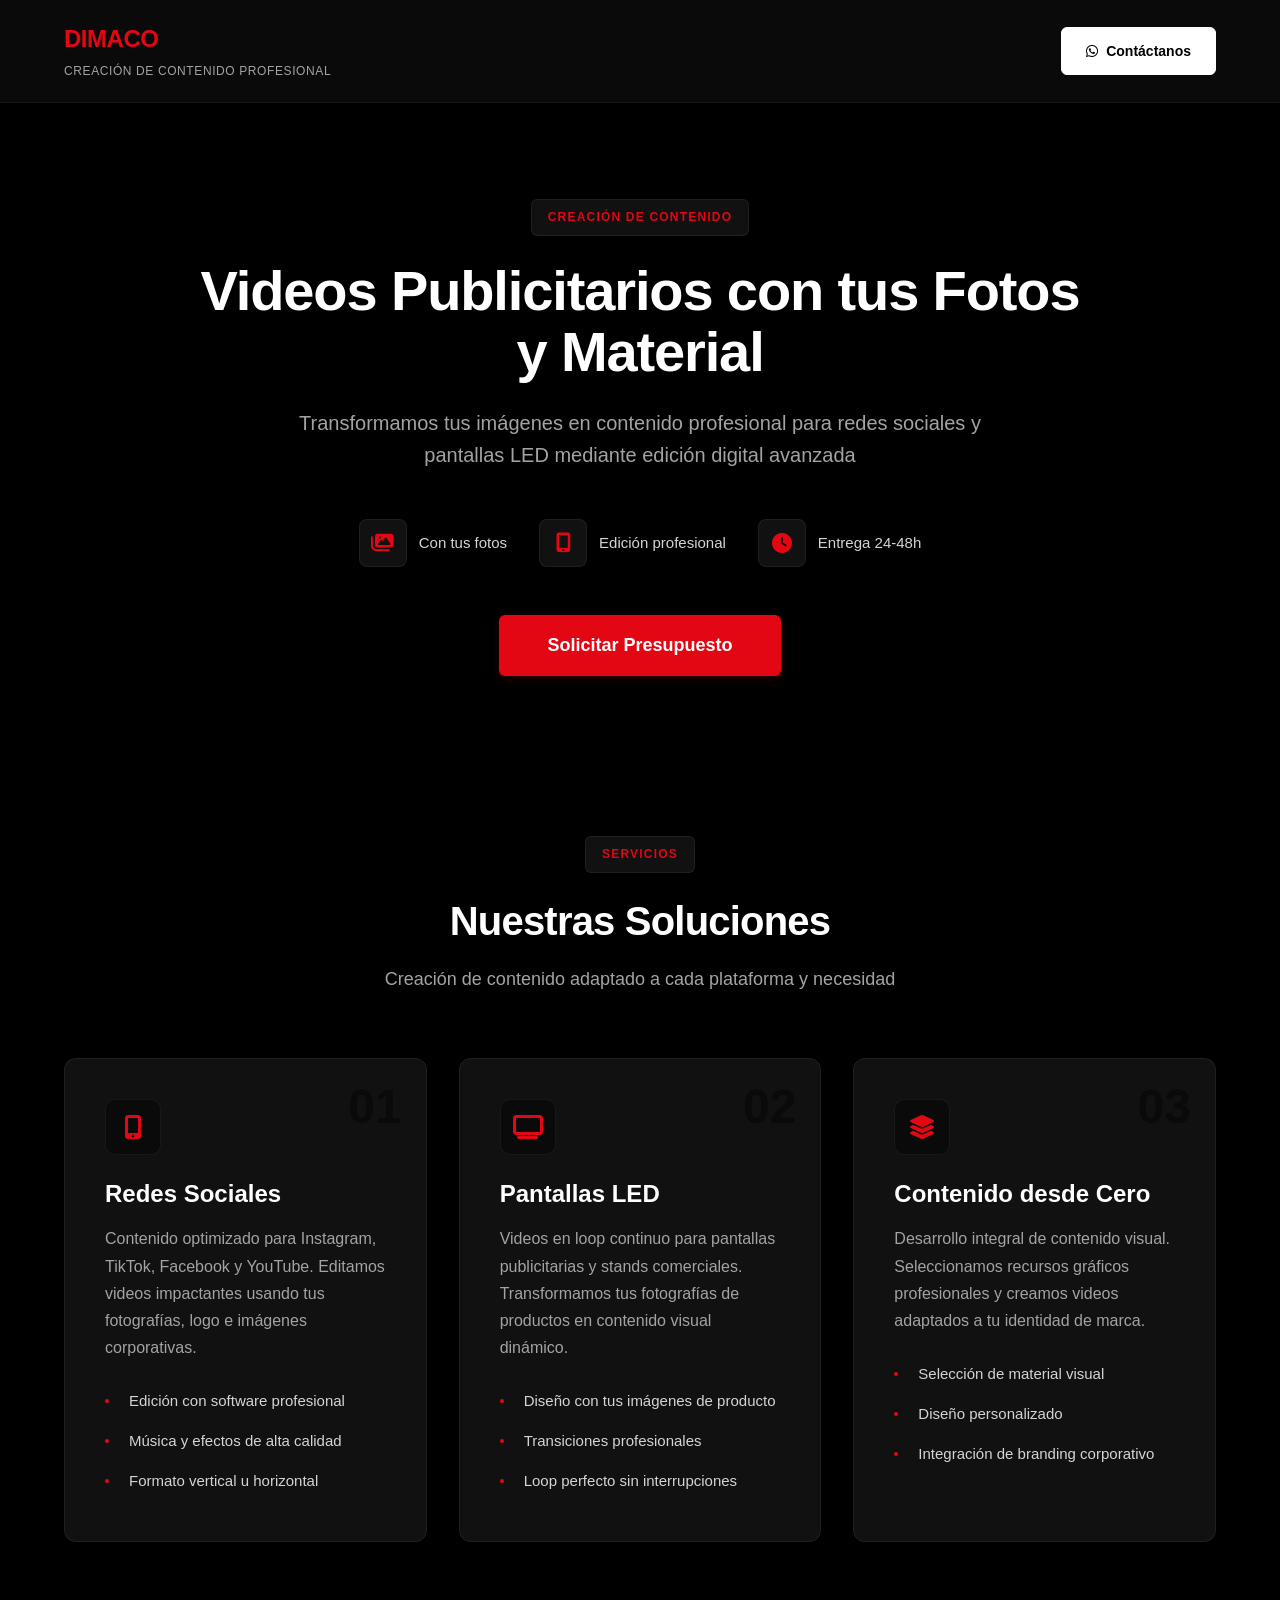
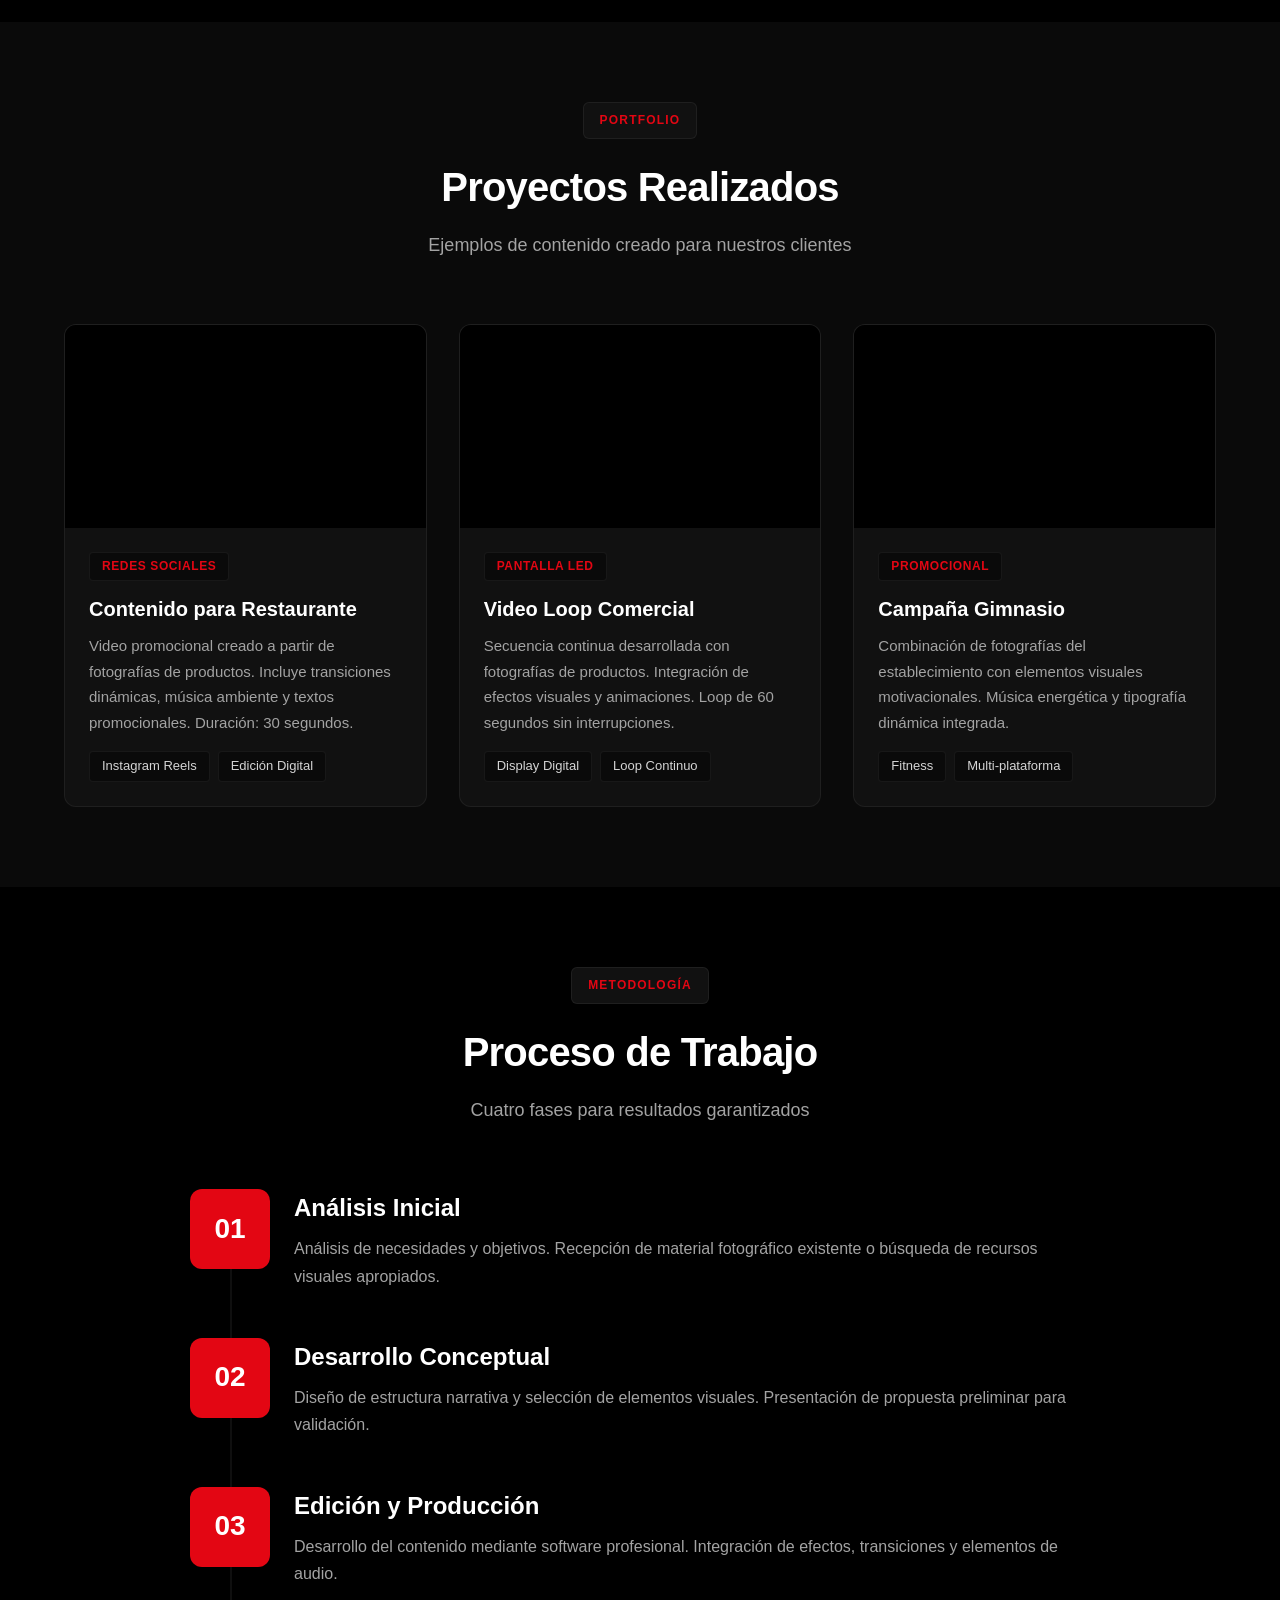
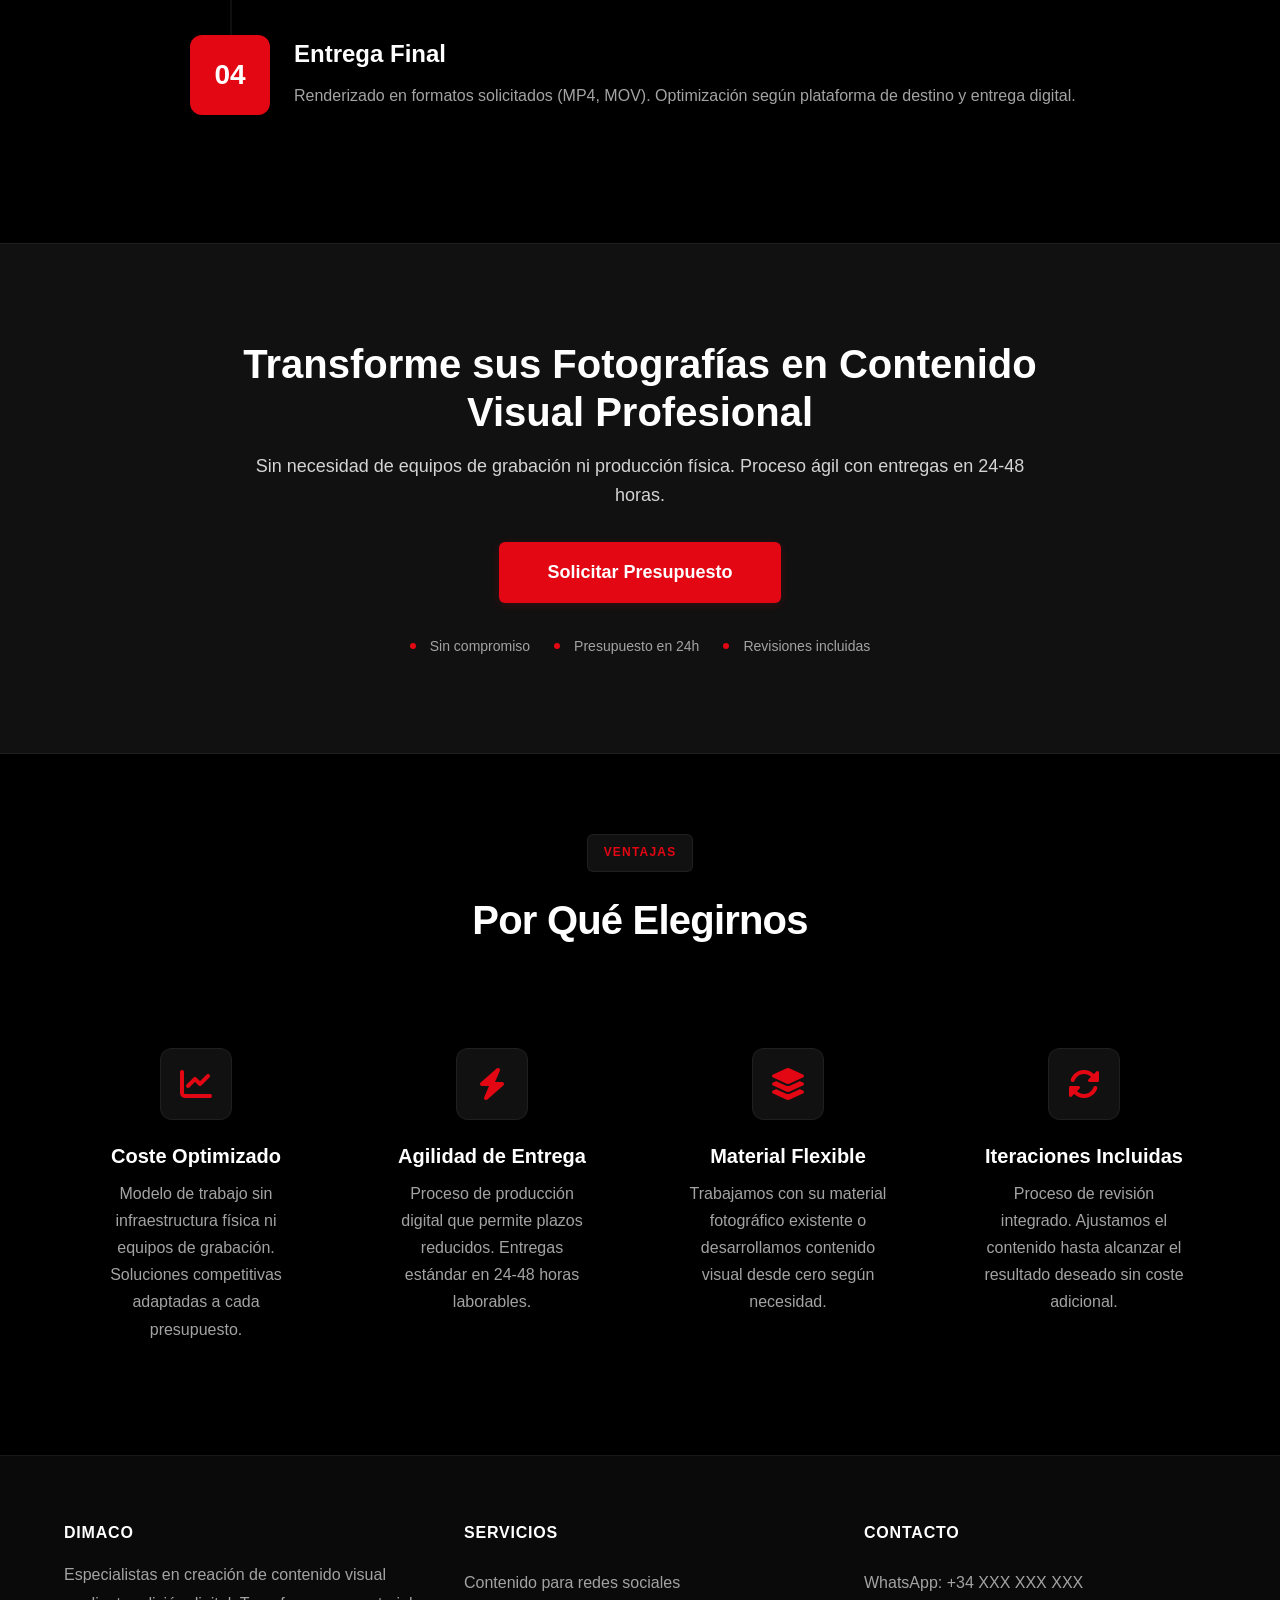
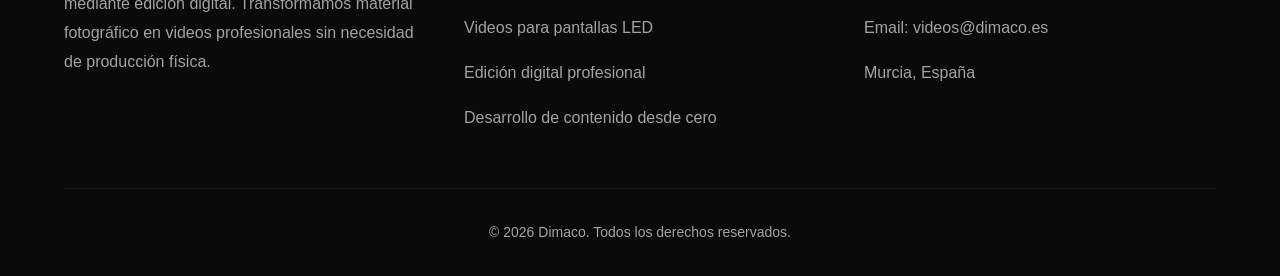
==== Ap_ContenidoDimaco/index.html @ 5ca4dd4c "Add files via upload" ====
<!DOCTYPE html>
<html lang="es">
<head>
    <meta charset="UTF-8">
    <meta name="viewport" content="width=device-width, initial-scale=1.0">
    <title>DIMACO - Creación de Contenido Publicitario | Videos Profesionales</title>
    <link rel="stylesheet" href="videos-style.css">
    <link rel="stylesheet" href="https://cdnjs.cloudflare.com/ajax/libs/font-awesome/6.4.0/css/all.min.css">
</head>
<body>
    <header class="header">
        <div class="container">
            <div class="header-content">
                <div class="logo">
                    <h1>DIMACO</h1>
                    <span class="logo-subtitle">Creación de Contenido Profesional</span>
                </div>
                <div class="header-contact">
                    <a href="#contacto" class="btn-contact">
                        <i class="fab fa-whatsapp"></i> Contáctanos
                    </a>
                </div>
            </div>
        </div>
    </header>

    <section class="hero-section">
        <div class="container">
            <div class="hero-badge-top">CREACIÓN DE CONTENIDO</div>
            <h1 class="hero-title">Videos Publicitarios con tus Fotos y Material</h1>
            <p class="hero-subtitle">Transformamos tus imágenes en contenido profesional para redes sociales y pantallas LED mediante edición digital avanzada</p>
            <div class="hero-features">
                <div class="hero-feature">
                    <div class="feature-icon">
                        <i class="fas fa-images"></i>
                    </div>
                    <span>Con tus fotos</span>
                </div>
                <div class="hero-feature">
                    <div class="feature-icon">
                        <i class="fas fa-mobile-alt"></i>
                    </div>
                    <span>Edición profesional</span>
                </div>
                <div class="hero-feature">
                    <div class="feature-icon">
                        <i class="fas fa-clock"></i>
                    </div>
                    <span>Entrega 24-48h</span>
                </div>
            </div>
            <div class="hero-cta">
                <button class="btn-primary btn-large" onclick="showVideoQuoteForm()">
                    Solicitar Presupuesto
                </button>
            </div>
        </div>
    </section>

    <section class="services-section">
        <div class="container">
            <div class="section-header">
                <span class="section-label">SERVICIOS</span>
                <h2 class="section-title">Nuestras Soluciones</h2>
                <p class="section-description">Creación de contenido adaptado a cada plataforma y necesidad</p>
            </div>
            <div class="services-grid">
                <div class="service-card">
                    <div class="service-number">01</div>
                    <div class="service-icon">
                        <i class="fas fa-mobile-alt"></i>
                    </div>
                    <h3>Redes Sociales</h3>
                    <p>Contenido optimizado para Instagram, TikTok, Facebook y YouTube. Editamos videos impactantes usando tus fotografías, logo e imágenes corporativas.</p>
                    <ul class="service-features">
                        <li>Edición con software profesional</li>
                        <li>Música y efectos de alta calidad</li>
                        <li>Formato vertical u horizontal</li>
                    </ul>
                </div>

                <div class="service-card">
                    <div class="service-number">02</div>
                    <div class="service-icon">
                        <i class="fas fa-tv"></i>
                    </div>
                    <h3>Pantallas LED</h3>
                    <p>Videos en loop continuo para pantallas publicitarias y stands comerciales. Transformamos tus fotografías de productos en contenido visual dinámico.</p>
                    <ul class="service-features">
                        <li>Diseño con tus imágenes de producto</li>
                        <li>Transiciones profesionales</li>
                        <li>Loop perfecto sin interrupciones</li>
                    </ul>
                </div>

                <div class="service-card">
                    <div class="service-number">03</div>
                    <div class="service-icon">
                        <i class="fas fa-layer-group"></i>
                    </div>
                    <h3>Contenido desde Cero</h3>
                    <p>Desarrollo integral de contenido visual. Seleccionamos recursos gráficos profesionales y creamos videos adaptados a tu identidad de marca.</p>
                    <ul class="service-features">
                        <li>Selección de material visual</li>
                        <li>Diseño personalizado</li>
                        <li>Integración de branding corporativo</li>
                    </ul>
                </div>
            </div>
        </div>
    </section>

    <section class="portfolio-section">
        <div class="container">
            <div class="section-header">
                <span class="section-label">PORTFOLIO</span>
                <h2 class="section-title">Proyectos Realizados</h2>
                <p class="section-description">Ejemplos de contenido creado para nuestros clientes</p>
            </div>
            
            <div class="videos-grid">
                <!-- Video 1 -->
                <div class="video-card">
                    <div class="video-wrapper">
                        <!-- REEMPLAZA ESTE URL CON TU VIDEO DE YOUTUBE -->
                        <iframe 
                            src="https://www.youtube.com/embed/dQw4w9WgXcQ" 
                            frameborder="0" 
                            allow="accelerometer; autoplay; clipboard-write; encrypted-media; gyroscope; picture-in-picture" 
                            allowfullscreen>
                        </iframe>
                    </div>
                    <div class="video-info">
                        <div class="video-category">REDES SOCIALES</div>
                        <h3>Contenido para Restaurante</h3>
                        <p>Video promocional creado a partir de fotografías de productos. Incluye transiciones dinámicas, música ambiente y textos promocionales. Duración: 30 segundos.</p>
                        <div class="video-specs">
                            <span class="spec-item">Instagram Reels</span>
                            <span class="spec-item">Edición Digital</span>
                        </div>
                    </div>
                </div>

                <!-- Video 2 -->
                <div class="video-card">
                    <div class="video-wrapper">
                        <!-- REEMPLAZA ESTE URL CON TU VIDEO DE YOUTUBE -->
                        <iframe 
                            src="https://www.youtube.com/embed/dQw4w9WgXcQ" 
                            frameborder="0" 
                            allow="accelerometer; autoplay; clipboard-write; encrypted-media; gyroscope; picture-in-picture" 
                            allowfullscreen>
                        </iframe>
                    </div>
                    <div class="video-info">
                        <div class="video-category">PANTALLA LED</div>
                        <h3>Video Loop Comercial</h3>
                        <p>Secuencia continua desarrollada con fotografías de productos. Integración de efectos visuales y animaciones. Loop de 60 segundos sin interrupciones.</p>
                        <div class="video-specs">
                            <span class="spec-item">Display Digital</span>
                            <span class="spec-item">Loop Continuo</span>
                        </div>
                    </div>
                </div>

                <!-- Video 3 -->
                <div class="video-card">
                    <div class="video-wrapper">
                        <!-- REEMPLAZA ESTE URL CON TU VIDEO DE YOUTUBE -->
                        <iframe 
                            src="https://www.youtube.com/embed/dQw4w9WgXcQ" 
                            frameborder="0" 
                            allow="accelerometer; autoplay; clipboard-write; encrypted-media; gyroscope; picture-in-picture" 
                            allowfullscreen>
                        </iframe>
                    </div>
                    <div class="video-info">
                        <div class="video-category">PROMOCIONAL</div>
                        <h3>Campaña Gimnasio</h3>
                        <p>Combinación de fotografías del establecimiento con elementos visuales motivacionales. Música energética y tipografía dinámica integrada.</p>
                        <div class="video-specs">
                            <span class="spec-item">Fitness</span>
                            <span class="spec-item">Multi-plataforma</span>
                        </div>
                    </div>
                </div>
            </div>
        </div>
    </section>

    <section class="process-section">
        <div class="container">
            <div class="section-header">
                <span class="section-label">METODOLOGÍA</span>
                <h2 class="section-title">Proceso de Trabajo</h2>
                <p class="section-description">Cuatro fases para resultados garantizados</p>
            </div>
            
            <div class="process-timeline">
                <div class="process-item">
                    <div class="process-step-number">01</div>
                    <div class="process-content">
                        <h3>Análisis Inicial</h3>
                        <p>Análisis de necesidades y objetivos. Recepción de material fotográfico existente o búsqueda de recursos visuales apropiados.</p>
                    </div>
                </div>
                
                <div class="process-item">
                    <div class="process-step-number">02</div>
                    <div class="process-content">
                        <h3>Desarrollo Conceptual</h3>
                        <p>Diseño de estructura narrativa y selección de elementos visuales. Presentación de propuesta preliminar para validación.</p>
                    </div>
                </div>
                
                <div class="process-item">
                    <div class="process-step-number">03</div>
                    <div class="process-content">
                        <h3>Edición y Producción</h3>
                        <p>Desarrollo del contenido mediante software profesional. Integración de efectos, transiciones y elementos de audio.</p>
                    </div>
                </div>
                
                <div class="process-item">
                    <div class="process-step-number">04</div>
                    <div class="process-content">
                        <h3>Entrega Final</h3>
                        <p>Renderizado en formatos solicitados (MP4, MOV). Optimización según plataforma de destino y entrega digital.</p>
                    </div>
                </div>
            </div>
        </div>
    </section>

    <section class="cta-section" id="contacto">
        <div class="container">
            <div class="cta-content">
                <div class="cta-text">
                    <h2>Transforme sus Fotografías en Contenido Visual Profesional</h2>
                    <p>Sin necesidad de equipos de grabación ni producción física. Proceso ágil con entregas en 24-48 horas.</p>
                    <button class="btn-primary btn-large" onclick="showVideoQuoteForm()">
                        Solicitar Presupuesto
                    </button>
                    <div class="cta-features">
                        <span class="cta-feature">Sin compromiso</span>
                        <span class="cta-feature">Presupuesto en 24h</span>
                        <span class="cta-feature">Revisiones incluidas</span>
                    </div>
                </div>
            </div>
        </div>
    </section>

    <section class="benefits-section">
        <div class="container">
            <div class="section-header">
                <span class="section-label">VENTAJAS</span>
                <h2 class="section-title">Por Qué Elegirnos</h2>
            </div>
            <div class="benefits-grid">
                <div class="benefit-card">
                    <div class="benefit-icon">
                        <i class="fas fa-chart-line"></i>
                    </div>
                    <h3>Coste Optimizado</h3>
                    <p>Modelo de trabajo sin infraestructura física ni equipos de grabación. Soluciones competitivas adaptadas a cada presupuesto.</p>
                </div>
                <div class="benefit-card">
                    <div class="benefit-icon">
                        <i class="fas fa-bolt"></i>
                    </div>
                    <h3>Agilidad de Entrega</h3>
                    <p>Proceso de producción digital que permite plazos reducidos. Entregas estándar en 24-48 horas laborables.</p>
                </div>
                <div class="benefit-card">
                    <div class="benefit-icon">
                        <i class="fas fa-layer-group"></i>
                    </div>
                    <h3>Material Flexible</h3>
                    <p>Trabajamos con su material fotográfico existente o desarrollamos contenido visual desde cero según necesidad.</p>
                </div>
                <div class="benefit-card">
                    <div class="benefit-icon">
                        <i class="fas fa-sync-alt"></i>
                    </div>
                    <h3>Iteraciones Incluidas</h3>
                    <p>Proceso de revisión integrado. Ajustamos el contenido hasta alcanzar el resultado deseado sin coste adicional.</p>
                </div>
            </div>
        </div>
    </section>

    <footer class="footer">
        <div class="container">
            <div class="footer-content">
                <div class="footer-section">
                    <h3>DIMACO</h3>
                    <p>Especialistas en creación de contenido visual mediante edición digital. Transformamos material fotográfico en videos profesionales sin necesidad de producción física.</p>
                </div>
                <div class="footer-section">
                    <h3>Servicios</h3>
                    <ul class="footer-list">
                        <li>Contenido para redes sociales</li>
                        <li>Videos para pantallas LED</li>
                        <li>Edición digital profesional</li>
                        <li>Desarrollo de contenido desde cero</li>
                    </ul>
                </div>
                <div class="footer-section">
                    <h3>Contacto</h3>
                    <ul class="footer-list">
                        <li>WhatsApp: +34 XXX XXX XXX</li>
                        <li>Email: videos@dimaco.es</li>
                        <li>Murcia, España</li>
                    </ul>
                </div>
            </div>
            <div class="footer-bottom">
                <p>&copy; 2026 Dimaco. Todos los derechos reservados.</p>
            </div>
        </div>
    </footer>

    <!-- SCRIPTS -->
    <script src="config.js"></script>
    <script src="sistema-whatsapp-videos.js"></script>
</body>
</html>
---- Ap_ContenidoDimaco/videos-style.css ----
/* ==========================================
   DIMACO - DISEÑO PROFESIONAL CORPORATIVO
   Creación de Contenido Digital
   ========================================== */

:root {
    /* Paleta Corporativa */
    --primary: #e30613;
    --primary-dark: #b30510;
    --primary-light: #ff1a2a;
    
    /* Dark Mode - Fondo Negro */
    --bg-base: #000000;
    --bg-elevated: #0a0a0a;
    --bg-card: #111111;
    --bg-hover: #1a1a1a;
    
    /* Escala de Grises para Dark Mode */
    --neutral-0: #ffffff;
    --neutral-50: #fafafa;
    --neutral-100: #f5f5f5;
    --neutral-200: #e5e5e5;
    --neutral-300: #d4d4d4;
    --neutral-400: #a3a3a3;
    --neutral-500: #737373;
    --neutral-600: #525252;
    --neutral-700: #404040;
    --neutral-800: #262626;
    --neutral-900: #171717;
    --neutral-950: #0a0a0a;
    
    /* Bordes Dark */
    --border-subtle: rgba(255, 255, 255, 0.06);
    --border-default: rgba(255, 255, 255, 0.1);
    --border-hover: rgba(227, 6, 19, 0.5);
    
    /* Tipografía */
    --font-sans: -apple-system, BlinkMacSystemFont, 'Segoe UI', 'Helvetica Neue', Arial, sans-serif;
    
    /* Espaciado Sistema */
    --space-1: 0.25rem;
    --space-2: 0.5rem;
    --space-3: 0.75rem;
    --space-4: 1rem;
    --space-5: 1.25rem;
    --space-6: 1.5rem;
    --space-8: 2rem;
    --space-10: 2.5rem;
    --space-12: 3rem;
    --space-16: 4rem;
    --space-20: 5rem;
    --space-24: 6rem;
    
    /* Transiciones */
    --transition-base: 200ms ease;
    --transition-smooth: 300ms cubic-bezier(0.4, 0, 0.2, 1);
}

* {
    margin: 0;
    padding: 0;
    box-sizing: border-box;
}

body {
    font-family: var(--font-sans);
    background: var(--bg-base);
    color: var(--neutral-0);
    line-height: 1.6;
    -webkit-font-smoothing: antialiased;
    -moz-osx-font-smoothing: grayscale;
}

.container {
    max-width: 1200px;
    margin: 0 auto;
    padding: 0 var(--space-6);
}

/* ==========================================
   HEADER
   ========================================== */

.header {
    background: var(--bg-elevated);
    border-bottom: 1px solid var(--border-subtle);
    padding: var(--space-5) 0;
    position: sticky;
    top: 0;
    z-index: 1000;
    backdrop-filter: blur(10px);
}

.header-content {
    display: flex;
    justify-content: space-between;
    align-items: center;
}

.logo h1 {
    font-size: 1.5rem;
    font-weight: 700;
    color: var(--primary);
    letter-spacing: -0.02em;
}

.logo-subtitle {
    display: block;
    font-size: 0.75rem;
    color: var(--neutral-400);
    text-transform: uppercase;
    letter-spacing: 0.05em;
    margin-top: var(--space-1);
    font-weight: 500;
}

.btn-contact {
    display: inline-flex;
    align-items: center;
    gap: var(--space-2);
    padding: var(--space-3) var(--space-6);
    background: var(--neutral-0);
    color: var(--bg-base);
    text-decoration: none;
    border-radius: 6px;
    font-weight: 600;
    font-size: 0.875rem;
    transition: var(--transition-smooth);
    border: 1px solid var(--neutral-0);
}

.btn-contact:hover {
    background: var(--primary);
    color: var(--neutral-0);
    border-color: var(--primary);
    transform: translateY(-1px);
}

/* ==========================================
   HERO SECTION
   ========================================== */

.hero-section {
    padding: var(--space-24) 0 var(--space-20);
    text-align: center;
    background: var(--bg-base);
}

.hero-badge-top {
    display: inline-block;
    padding: var(--space-2) var(--space-4);
    background: var(--bg-card);
    color: var(--primary);
    font-size: 0.75rem;
    font-weight: 700;
    text-transform: uppercase;
    letter-spacing: 0.1em;
    border-radius: 6px;
    margin-bottom: var(--space-6);
    border: 1px solid var(--border-subtle);
}

.hero-title {
    font-size: 3.5rem;
    font-weight: 700;
    line-height: 1.1;
    margin-bottom: var(--space-6);
    color: var(--neutral-0);
    letter-spacing: -0.02em;
    max-width: 900px;
    margin-left: auto;
    margin-right: auto;
}

.hero-subtitle {
    font-size: 1.25rem;
    color: var(--neutral-400);
    max-width: 700px;
    margin: 0 auto var(--space-12);
    line-height: 1.6;
    font-weight: 400;
}

.hero-features {
    display: flex;
    justify-content: center;
    gap: var(--space-8);
    margin-bottom: var(--space-12);
}

.hero-feature {
    display: flex;
    align-items: center;
    gap: var(--space-3);
}

.feature-icon {
    width: 48px;
    height: 48px;
    display: flex;
    align-items: center;
    justify-content: center;
    background: var(--bg-card);
    border: 1px solid var(--border-subtle);
    border-radius: 8px;
    color: var(--primary);
    font-size: 1.25rem;
}

.hero-feature span {
    font-size: 0.9375rem;
    color: var(--neutral-300);
    font-weight: 500;
}

/* ==========================================
   BUTTONS
   ========================================== */

.btn-primary {
    display: inline-flex;
    align-items: center;
    justify-content: center;
    gap: var(--space-2);
    padding: var(--space-4) var(--space-10);
    background: var(--primary);
    color: var(--neutral-0);
    border: none;
    border-radius: 6px;
    font-size: 1rem;
    font-weight: 600;
    cursor: pointer;
    transition: var(--transition-smooth);
    box-shadow: 0 2px 8px rgba(227, 6, 19, 0.2);
}

.btn-primary:hover {
    background: var(--primary-dark);
    transform: translateY(-2px);
    box-shadow: 0 4px 12px rgba(227, 6, 19, 0.3);
}

.btn-large {
    padding: var(--space-5) var(--space-12);
    font-size: 1.125rem;
}

/* ==========================================
   SECTION HEADERS
   ========================================== */

.section-header {
    text-align: center;
    margin-bottom: var(--space-16);
}

.section-label {
    display: inline-block;
    padding: var(--space-2) var(--space-4);
    background: var(--bg-card);
    border: 1px solid var(--border-subtle);
    color: var(--primary);
    font-size: 0.75rem;
    font-weight: 700;
    text-transform: uppercase;
    letter-spacing: 0.1em;
    border-radius: 6px;
    margin-bottom: var(--space-4);
}

.section-title {
    font-size: 2.5rem;
    font-weight: 700;
    color: var(--neutral-0);
    margin-bottom: var(--space-3);
    letter-spacing: -0.02em;
}

.section-description {
    font-size: 1.125rem;
    color: var(--neutral-400);
    max-width: 600px;
    margin: 0 auto;
}

/* ==========================================
   SERVICES SECTION
   ========================================== */

.services-section {
    padding: var(--space-20) 0;
}

.services-grid {
    display: grid;
    grid-template-columns: repeat(auto-fit, minmax(320px, 1fr));
    gap: var(--space-8);
}

.service-card {
    background: var(--bg-card);
    border: 1px solid var(--border-subtle);
    border-radius: 12px;
    padding: var(--space-10);
    transition: var(--transition-smooth);
    position: relative;
}

.service-card:hover {
    border-color: var(--border-hover);
    box-shadow: 0 8px 24px rgba(227, 6, 19, 0.2);
    transform: translateY(-4px);
}

.service-number {
    position: absolute;
    top: var(--space-6);
    right: var(--space-6);
    font-size: 3rem;
    font-weight: 700;
    color: var(--bg-elevated);
    line-height: 1;
}

.service-icon {
    width: 56px;
    height: 56px;
    display: flex;
    align-items: center;
    justify-content: center;
    background: var(--bg-elevated);
    border: 1px solid var(--border-subtle);
    border-radius: 10px;
    color: var(--primary);
    font-size: 1.5rem;
    margin-bottom: var(--space-5);
}

.service-card h3 {
    font-size: 1.5rem;
    font-weight: 700;
    color: var(--neutral-0);
    margin-bottom: var(--space-3);
}

.service-card p {
    color: var(--neutral-400);
    margin-bottom: var(--space-5);
    line-height: 1.7;
}

.service-features {
    list-style: none;
}

.service-features li {
    padding: var(--space-2) 0;
    color: var(--neutral-300);
    font-size: 0.9375rem;
    padding-left: var(--space-6);
    position: relative;
}

.service-features li:before {
    content: "";
    position: absolute;
    left: 0;
    top: 50%;
    transform: translateY(-50%);
    width: 4px;
    height: 4px;
    background: var(--primary);
    border-radius: 50%;
}

/* ==========================================
   PORTFOLIO SECTION
   ========================================== */

.portfolio-section {
    padding: var(--space-20) 0;
    background: var(--bg-elevated);
}

.videos-grid {
    display: grid;
    grid-template-columns: repeat(auto-fit, minmax(360px, 1fr));
    gap: var(--space-8);
}

.video-card {
    background: var(--bg-card);
    border: 1px solid var(--border-subtle);
    border-radius: 12px;
    overflow: hidden;
    transition: var(--transition-smooth);
}

.video-card:hover {
    border-color: var(--border-hover);
    box-shadow: 0 8px 24px rgba(227, 6, 19, 0.2);
    transform: translateY(-4px);
}

.video-wrapper {
    position: relative;
    padding-bottom: 56.25%;
    height: 0;
    overflow: hidden;
    background: var(--bg-base);
}

.video-wrapper iframe {
    position: absolute;
    top: 0;
    left: 0;
    width: 100%;
    height: 100%;
    border: none;
}

.video-info {
    padding: var(--space-6);
}

.video-category {
    display: inline-block;
    padding: var(--space-1) var(--space-3);
    background: var(--bg-elevated);
    border: 1px solid var(--border-subtle);
    color: var(--primary);
    font-size: 0.75rem;
    font-weight: 700;
    text-transform: uppercase;
    letter-spacing: 0.05em;
    border-radius: 4px;
    margin-bottom: var(--space-3);
}

.video-info h3 {
    font-size: 1.25rem;
    font-weight: 700;
    color: var(--neutral-0);
    margin-bottom: var(--space-2);
}

.video-info p {
    color: var(--neutral-400);
    font-size: 0.9375rem;
    line-height: 1.7;
    margin-bottom: var(--space-4);
}

.video-specs {
    display: flex;
    gap: var(--space-2);
}

.spec-item {
    padding: var(--space-1) var(--space-3);
    background: var(--bg-elevated);
    border: 1px solid var(--border-subtle);
    color: var(--neutral-300);
    font-size: 0.8125rem;
    font-weight: 500;
    border-radius: 4px;
}

/* ==========================================
   PROCESS SECTION
   ========================================== */

.process-section {
    padding: var(--space-20) 0;
}

.process-timeline {
    max-width: 900px;
    margin: 0 auto;
}

.process-item {
    display: grid;
    grid-template-columns: 80px 1fr;
    gap: var(--space-6);
    margin-bottom: var(--space-12);
    position: relative;
}

.process-item:not(:last-child):after {
    content: "";
    position: absolute;
    left: 40px;
    top: 80px;
    width: 2px;
    height: calc(100% + var(--space-12));
    background: var(--border-subtle);
}

.process-step-number {
    width: 80px;
    height: 80px;
    display: flex;
    align-items: center;
    justify-content: center;
    background: var(--primary);
    color: var(--neutral-0);
    font-size: 1.75rem;
    font-weight: 700;
    border-radius: 12px;
    position: relative;
    z-index: 1;
}

.process-content h3 {
    font-size: 1.5rem;
    font-weight: 700;
    color: var(--neutral-0);
    margin-bottom: var(--space-2);
}

.process-content p {
    color: var(--neutral-400);
    line-height: 1.7;
}

/* ==========================================
   CTA SECTION
   ========================================== */

.cta-section {
    padding: var(--space-24) 0;
    background: var(--bg-card);
    color: var(--neutral-0);
    border-top: 1px solid var(--border-subtle);
    border-bottom: 1px solid var(--border-subtle);
}

.cta-content {
    max-width: 800px;
    margin: 0 auto;
    text-align: center;
}

.cta-text h2 {
    font-size: 2.5rem;
    font-weight: 700;
    margin-bottom: var(--space-4);
    line-height: 1.2;
}

.cta-text p {
    font-size: 1.125rem;
    color: var(--neutral-300);
    margin-bottom: var(--space-8);
    line-height: 1.6;
}

.cta-features {
    display: flex;
    justify-content: center;
    gap: var(--space-6);
    margin-top: var(--space-8);
}

.cta-feature {
    color: var(--neutral-400);
    font-size: 0.875rem;
    position: relative;
    padding-left: var(--space-5);
}

.cta-feature:before {
    content: "";
    position: absolute;
    left: 0;
    top: 50%;
    transform: translateY(-50%);
    width: 6px;
    height: 6px;
    background: var(--primary);
    border-radius: 50%;
}

/* ==========================================
   BENEFITS SECTION
   ========================================== */

.benefits-section {
    padding: var(--space-20) 0;
    background: var(--bg-base);
}

.benefits-grid {
    display: grid;
    grid-template-columns: repeat(auto-fit, minmax(260px, 1fr));
    gap: var(--space-8);
}

.benefit-card {
    text-align: center;
    padding: var(--space-8);
}

.benefit-icon {
    width: 72px;
    height: 72px;
    margin: 0 auto var(--space-5);
    display: flex;
    align-items: center;
    justify-content: center;
    background: var(--bg-card);
    border: 1px solid var(--border-subtle);
    border-radius: 12px;
    color: var(--primary);
    font-size: 2rem;
}

.benefit-card h3 {
    font-size: 1.25rem;
    font-weight: 700;
    color: var(--neutral-0);
    margin-bottom: var(--space-2);
}

.benefit-card p {
    color: var(--neutral-400);
    line-height: 1.7;
}

/* ==========================================
   FOOTER
   ========================================== */

.footer {
    background: var(--bg-elevated);
    color: var(--neutral-400);
    padding: var(--space-16) 0 var(--space-8);
    border-top: 1px solid var(--border-subtle);
}

.footer-content {
    display: grid;
    grid-template-columns: repeat(auto-fit, minmax(250px, 1fr));
    gap: var(--space-12);
    margin-bottom: var(--space-12);
}

.footer-section h3 {
    font-size: 1rem;
    font-weight: 700;
    color: var(--neutral-0);
    margin-bottom: var(--space-4);
    text-transform: uppercase;
    letter-spacing: 0.05em;
}

.footer-section p {
    line-height: 1.8;
}

.footer-list {
    list-style: none;
}

.footer-list li {
    padding: var(--space-2) 0;
    line-height: 1.8;
}

.footer-bottom {
    text-align: center;
    padding-top: var(--space-8);
    border-top: 1px solid var(--border-subtle);
    font-size: 0.875rem;
}

/* ==========================================
   RESPONSIVE
   ========================================== */

@media (max-width: 768px) {
    .hero-title {
        font-size: 2.25rem;
    }
    
    .hero-subtitle {
        font-size: 1.125rem;
    }
    
    .hero-features {
        flex-direction: column;
        gap: var(--space-4);
    }
    
    .section-title {
        font-size: 2rem;
    }
    
    .videos-grid {
        grid-template-columns: 1fr;
    }
    
    .services-grid {
        grid-template-columns: 1fr;
    }
    
    .benefits-grid {
        grid-template-columns: 1fr;
    }
    
    .cta-text h2 {
        font-size: 1.75rem;
    }
    
    .cta-features {
        flex-direction: column;
        gap: var(--space-3);
    }
    
    .process-item {
        grid-template-columns: 60px 1fr;
        gap: var(--space-4);
    }
    
    .process-step-number {
        width: 60px;
        height: 60px;
        font-size: 1.5rem;
    }
    
    .process-item:not(:last-child):after {
        left: 30px;
    }
}

/* ==========================================
   SMOOTH SCROLL
   ========================================== */

html {
    scroll-behavior: smooth;
}
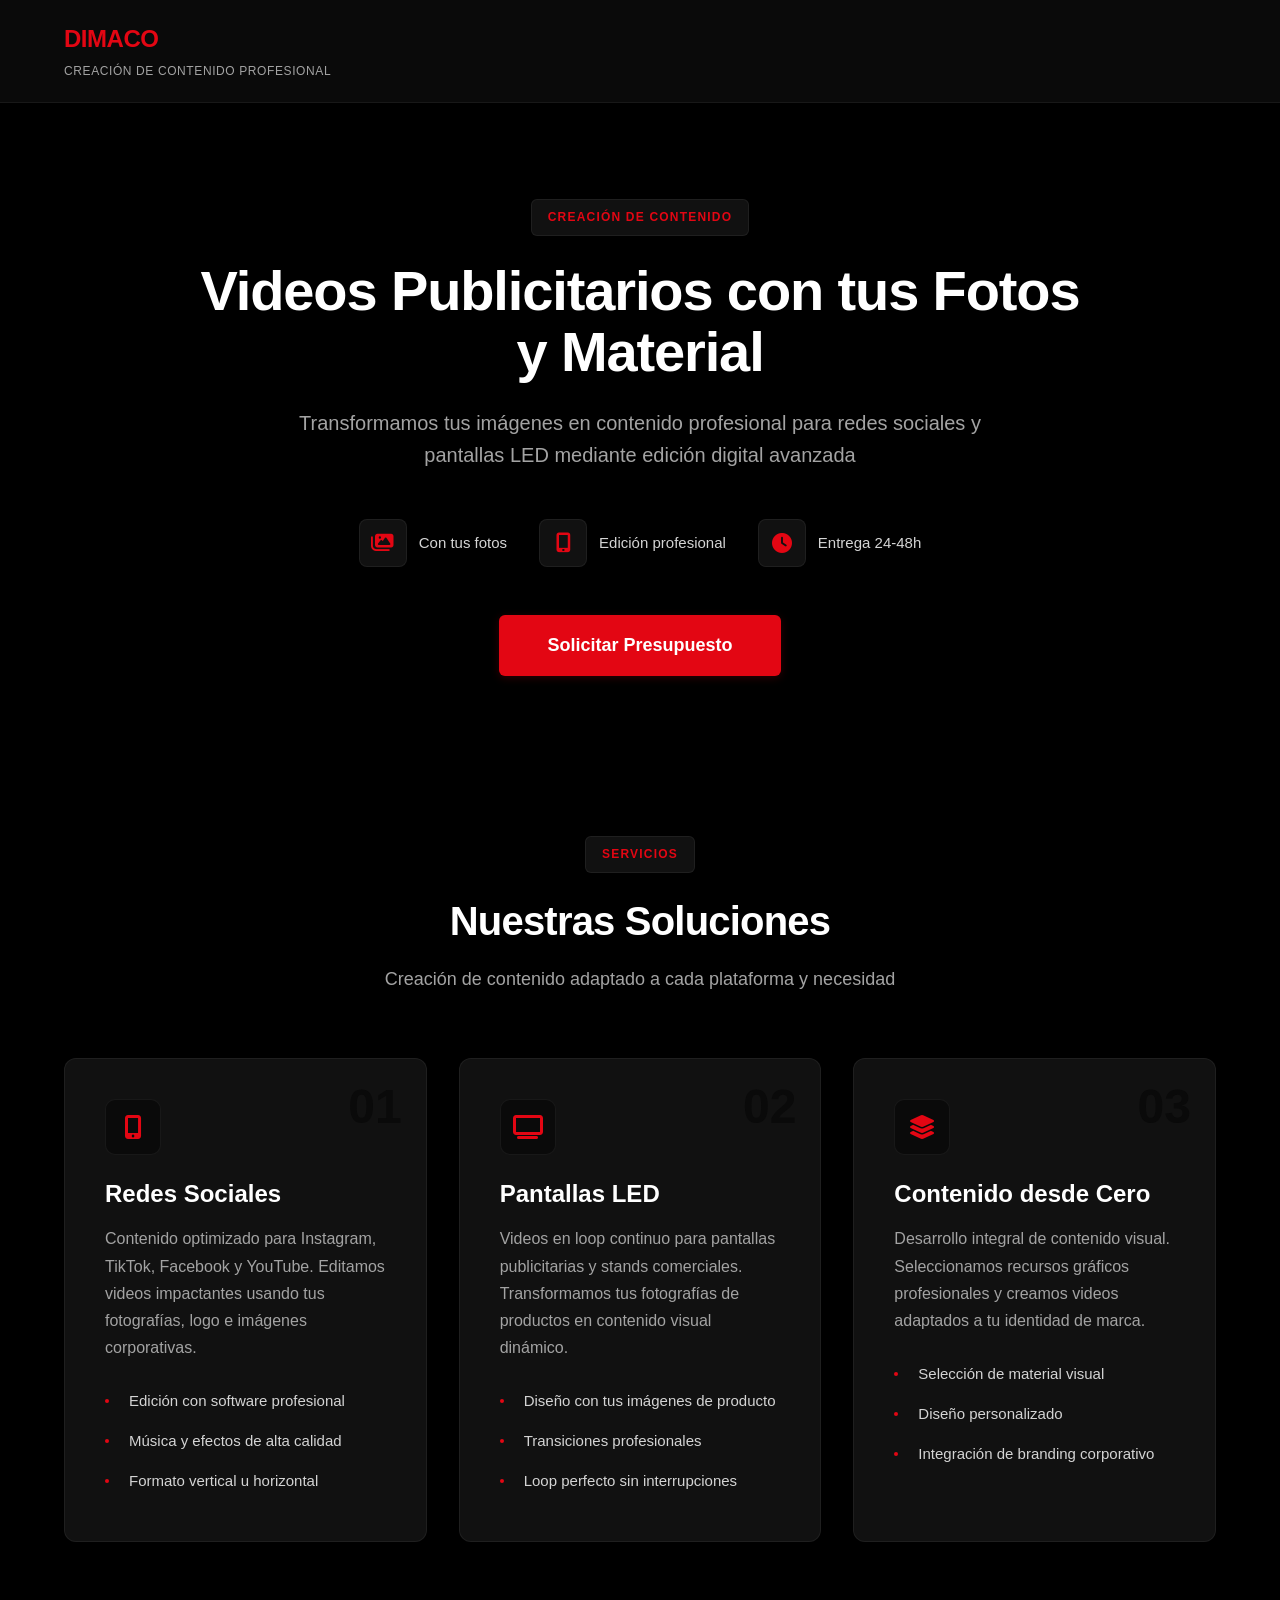
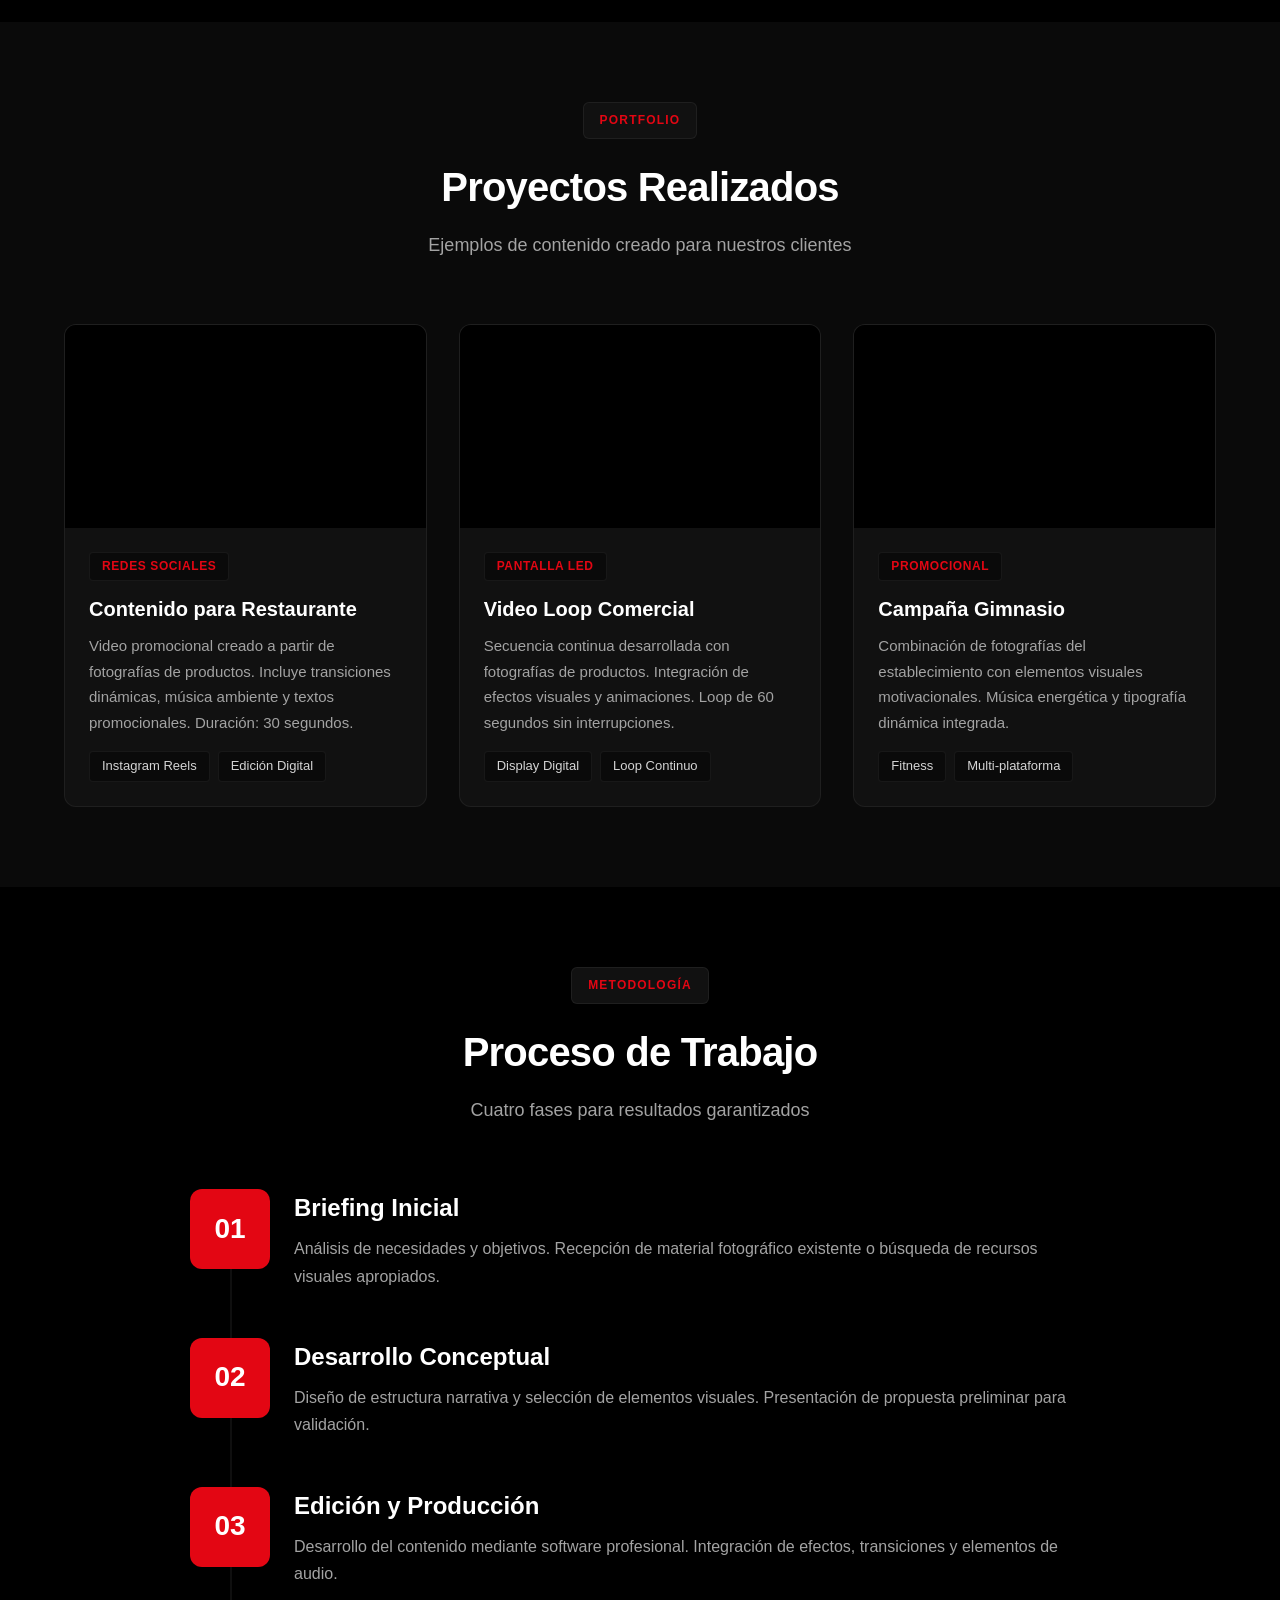
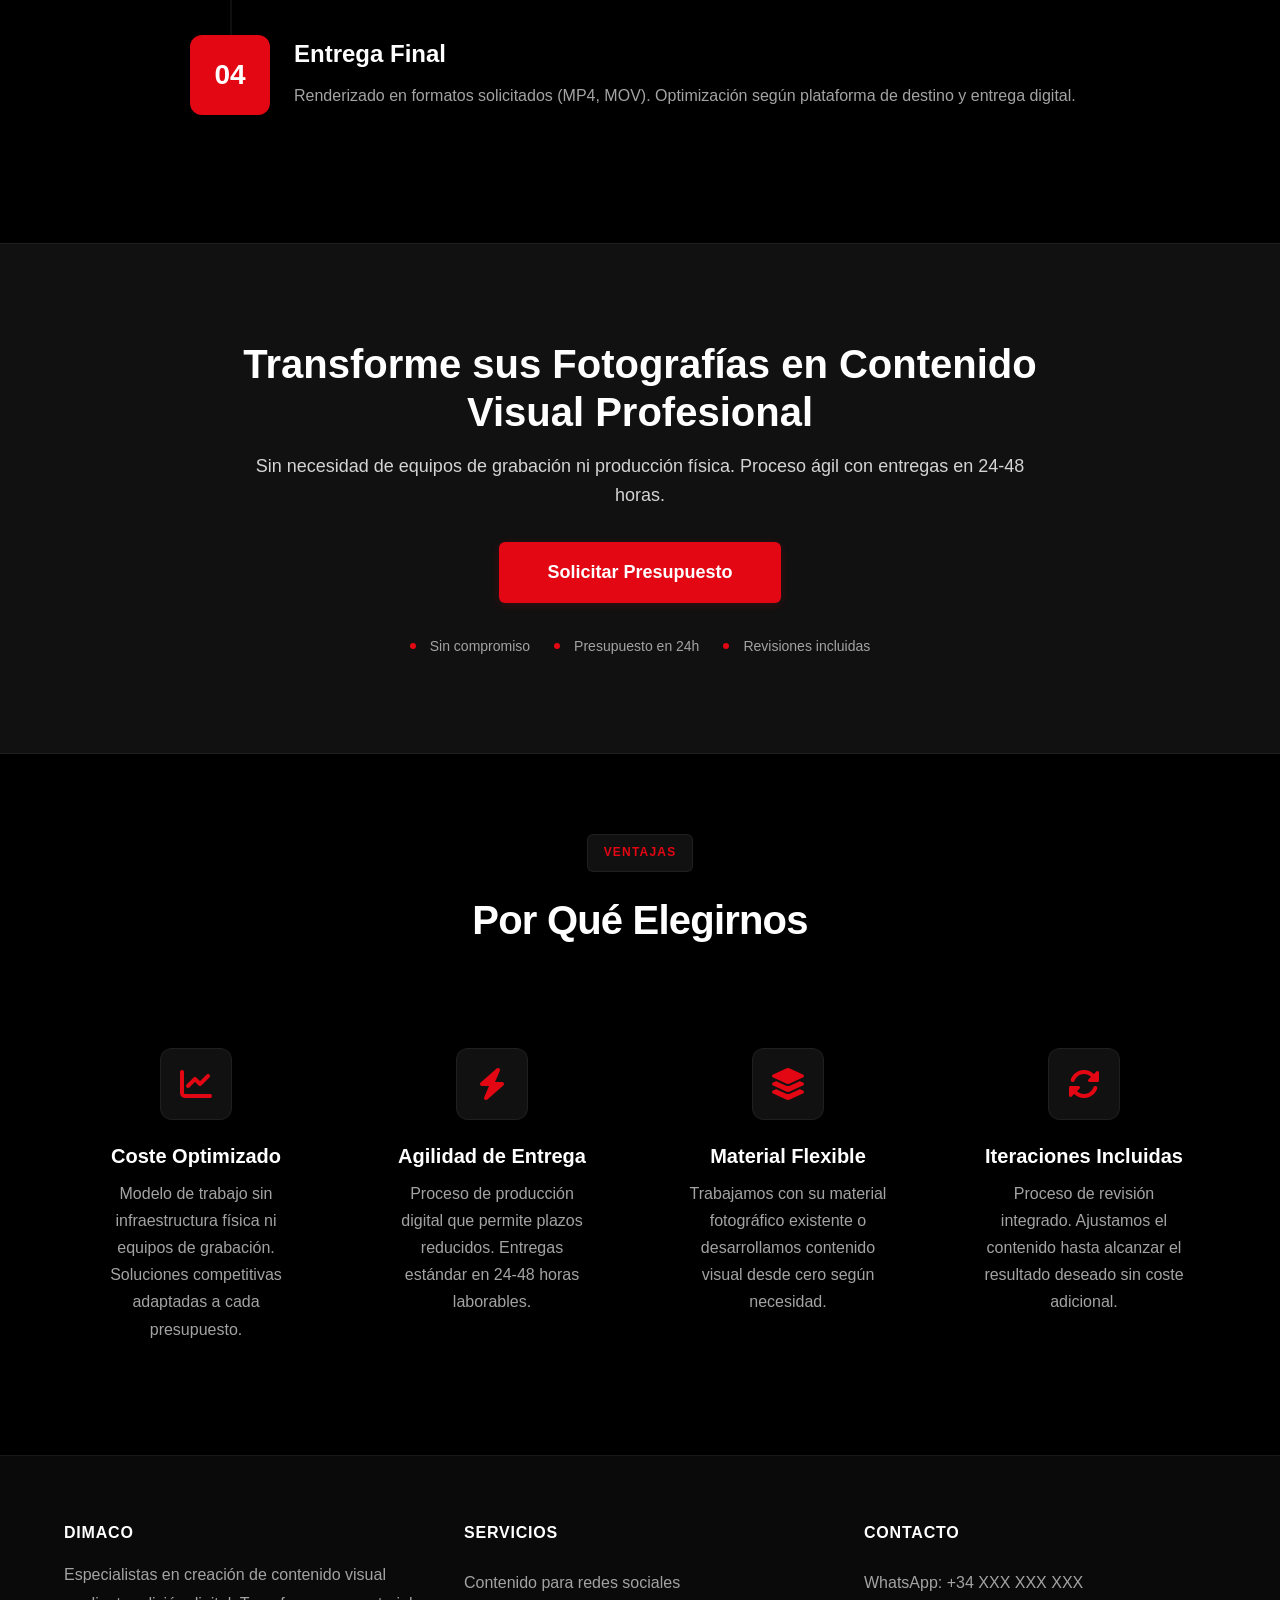
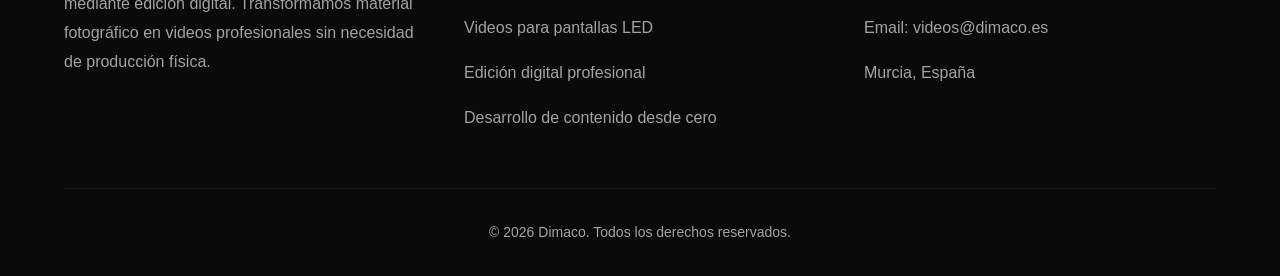
==== commit 45d25fbc: "Add files via upload" ====
--- a/Ap_ContenidoDimaco/index.html
+++ b/Ap_ContenidoDimaco/index.html
@@ -14,11 +14,6 @@
                 <div class="logo">
                     <h1>DIMACO</h1>
                     <span class="logo-subtitle">Creación de Contenido Profesional</span>
-                </div>
-                <div class="header-contact">
-                    <a href="#contacto" class="btn-contact">
-                        <i class="fab fa-whatsapp"></i> Contáctanos
-                    </a>
                 </div>
             </div>
         </div>
@@ -200,7 +195,7 @@
                 <div class="process-item">
                     <div class="process-step-number">01</div>
                     <div class="process-content">
-                        <h3>Análisis Inicial</h3>
+                        <h3>Briefing Inicial</h3>
                         <p>Análisis de necesidades y objetivos. Recepción de material fotográfico existente o búsqueda de recursos visuales apropiados.</p>
                     </div>
                 </div>
